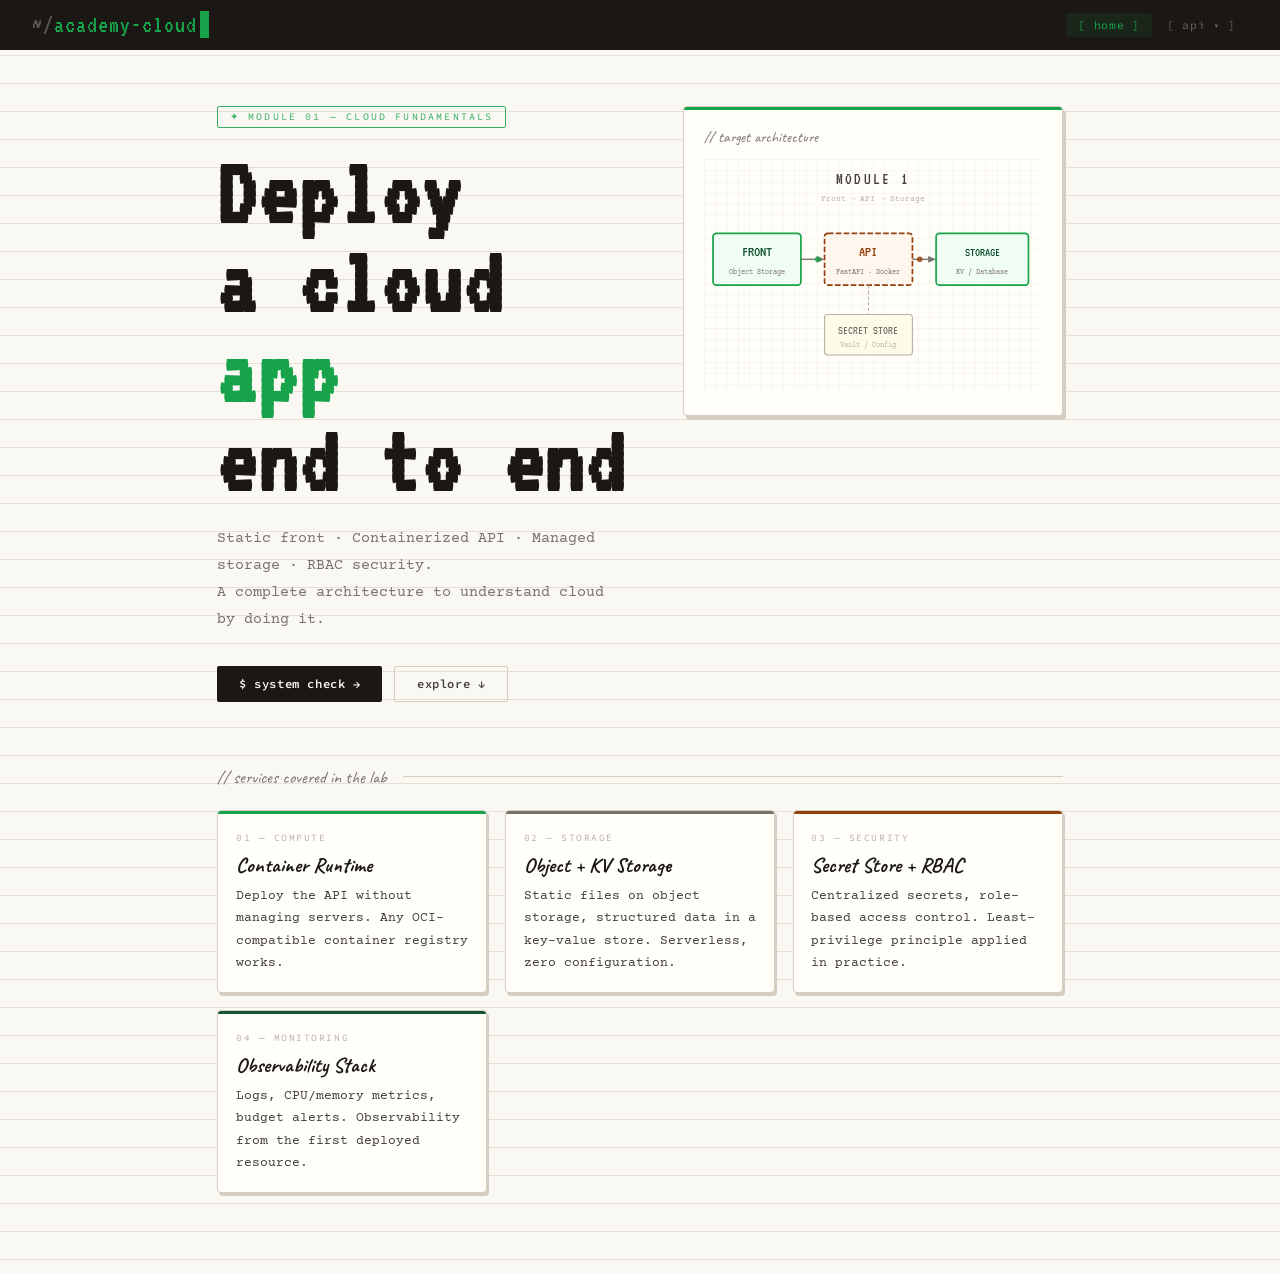
==== apps/front/src/index.html @ 3700944f "initial commit" ====
<!DOCTYPE html>
<html lang="en">
<head>
  <meta charset="UTF-8">
  <meta name="viewport" content="width=device-width, initial-scale=1.0">
  <title>Academy Cloud — Module 1</title>
  <link rel="stylesheet" href="style.css">
  <style>
    main {
      max-width: 1100px;
      margin: 0 auto;
      padding: 3.5rem 2rem 5rem;
    }

    /* ── Hero ── */
    .hero {
      display: grid;
      grid-template-columns: 1fr 380px;
      gap: 3.5rem;
      align-items: start;
      margin-bottom: 4rem;
    }
    @media (max-width: 820px) {
      .hero { grid-template-columns: 1fr; }
    }

    .stamp {
      font-family: 'Source Code Pro', monospace;
      font-size: 0.62rem;
      color: var(--green-mid);
      letter-spacing: 0.22em;
      text-transform: uppercase;
      border: 1.5px solid var(--green-mid);
      display: inline-block;
      padding: 0.22rem 0.7rem;
      border-radius: 2px;
      margin-bottom: 1.4rem;
      opacity: 0.85;
    }

    h1 {
      font-family: 'VT323', monospace;
      font-size: clamp(3.4rem, 7.5vw, 6rem);
      line-height: 0.93;
      letter-spacing: 0.03em;
      color: var(--ink);
      margin-bottom: 1.1rem;
    }
    h1 em { font-style: normal; color: var(--green-mid); }

    .hero-desc {
      font-size: 0.92rem;
      color: var(--ink-light);
      line-height: 1.85;
      max-width: 400px;
      margin-bottom: 2rem;
    }

    .hero-actions { display: flex; gap: 0.75rem; flex-wrap: wrap; }

    .btn {
      font-family: 'Source Code Pro', monospace;
      font-size: 0.76rem;
      font-weight: 600;
      letter-spacing: 0.05em;
      padding: 0.6rem 1.35rem;
      border-radius: 2px;
      text-decoration: none;
      cursor: pointer;
      border: none;
      display: inline-flex;
      align-items: center;
      gap: 0.4rem;
      transition: all 0.15s;
    }
    .btn-primary {
      background: var(--ink);
      color: var(--paper);
    }
    .btn-primary:hover { background: var(--green); transform: translateY(-1px); }
    .btn-outline {
      background: transparent;
      color: var(--ink-mid);
      border: 1.5px solid var(--border);
    }
    .btn-outline:hover { border-color: var(--ink-mid); color: var(--ink); }

    /* ── Diagram card ── */
    .diagram-card {
      background: var(--paper-card);
      border: 1.5px solid var(--border);
      border-radius: 4px;
      padding: 1.25rem;
      box-shadow: 3px 4px 0 var(--border);
      position: relative;
    }
    .diagram-card::before {
      content: '';
      position: absolute;
      top: 0; left: 0; right: 0;
      height: 3px;
      background: var(--green-mid);
      border-radius: 4px 4px 0 0;
    }
    .diagram-label {
      font-family: 'Caveat', cursive;
      font-size: 0.95rem;
      color: var(--ink-light);
      margin-bottom: 0.75rem;
    }

    /* ── Services ── */
    .section-header {
      display: flex;
      align-items: center;
      gap: 1rem;
      margin-bottom: 1.4rem;
    }
    .section-label {
      font-family: 'Caveat', cursive;
      font-size: 1.1rem;
      color: var(--ink-light);
      white-space: nowrap;
    }
    .section-line {
      flex: 1;
      height: 1px;
      background: var(--border);
    }

    .cards {
      display: grid;
      grid-template-columns: repeat(auto-fit, minmax(210px, 1fr));
      gap: 1.1rem;
    }

    .card {
      background: var(--paper-card);
      border: 1px solid var(--border);
      border-radius: 4px;
      padding: 1.3rem 1.1rem 1.1rem;
      position: relative;
      box-shadow: 2px 3px 0 var(--border);
      transition: transform 0.15s, box-shadow 0.15s;
    }
    .card:hover {
      transform: translateY(-2px);
      box-shadow: 3px 6px 0 var(--border);
    }
    .card::before {
      content: '';
      position: absolute;
      top: 0; left: 0; right: 0;
      height: 3px;
      border-radius: 4px 4px 0 0;
    }
    .card:nth-child(1)::before { background: var(--green-mid); }
    .card:nth-child(2)::before { background: var(--ink-light); }
    .card:nth-child(3)::before { background: var(--amber); }
    .card:nth-child(4)::before { background: var(--green); }

    .card-num {
      font-family: 'Source Code Pro', monospace;
      font-size: 0.6rem;
      color: var(--ink-faint);
      letter-spacing: 0.16em;
      text-transform: uppercase;
      margin-bottom: 0.55rem;
    }
    .card-title {
      font-family: 'Caveat', cursive;
      font-size: 1.3rem;
      font-weight: 700;
      color: var(--ink);
      margin-bottom: 0.45rem;
      line-height: 1.2;
    }
    .card-desc {
      font-size: 0.82rem;
      color: var(--ink-mid);
      line-height: 1.7;
    }
  </style>
</head>
<body>

<nav>
  <div class="logo"><span class="prompt">~/</span>academy-cloud<span class="cursor"></span></div>
  <div class="nav-links">
    <a href="index.html" class="active">[ home ]</a>
    <div class="nav-dropdown">
      <span class="nav-dd-trigger">[ api ▾ ]</span>
      <div class="nav-dd-menu">
        <a href="api.html">system check</a>
        <a href="messages.html">messages</a>
        <a href="redis.html">kv store</a>
      </div>
    </div>
  </div>
</nav>

<main>
  <div class="hero">
    <div>
      <div class="stamp">✦ MODULE 01 — CLOUD FUNDAMENTALS</div>
      <h1>Deploy<br>a cloud<br><em>app</em><br>end to end</h1>
      <p class="hero-desc">
        Static front · Containerized API · Managed storage · RBAC security.<br>
        A complete architecture to understand cloud by doing it.
      </p>
      <div class="hero-actions">
        <a href="api.html" class="btn btn-primary">$ system check →</a>
        <a href="#services" class="btn btn-outline">explore ↓</a>
      </div>
    </div>

    <div class="diagram-card">
      <div class="diagram-label">// target architecture</div>
      <svg viewBox="0 0 300 205" xmlns="http://www.w3.org/2000/svg" width="100%">
        <defs>
          <pattern id="grid" width="10" height="10" patternUnits="userSpaceOnUse">
            <path d="M10 0L0 0 0 10" fill="none" stroke="#e6dfd4" stroke-width="0.5"/>
          </pattern>
        </defs>
        <rect width="300" height="205" fill="#fffef9"/>
        <rect width="300" height="205" fill="url(#grid)"/>

        <text x="150" y="22" text-anchor="middle"
              font-family="VT323, monospace" font-size="15"
              fill="#44403c" letter-spacing="2">MODULE 1</text>
        <text x="150" y="37" text-anchor="middle"
              font-family="Courier Prime, monospace" font-size="7"
              fill="#b8b1a7">Front → API → Storage</text>

        <!-- FRONT -->
        <rect x="8" y="66" width="78" height="46" rx="3"
              fill="#f0fdf4" stroke="#16a34a" stroke-width="1.5"/>
        <text x="47" y="86" text-anchor="middle"
              font-family="VT323, monospace" font-size="14" fill="#155534">FRONT</text>
        <text x="47" y="102" text-anchor="middle"
              font-family="Courier Prime, monospace" font-size="6.5" fill="#78716c">Object Storage</text>

        <!-- Arrow 1 animated -->
        <line x1="86" y1="89" x2="103" y2="89"
              stroke="#78716c" stroke-width="1.2"/>
        <polygon points="100,86 107,89 100,92" fill="#78716c"/>
        <circle r="2.5" fill="#16a34a" opacity="0.8">
          <animateMotion dur="1.8s" repeatCount="indefinite"
            path="M86,89 L103,89"/>
        </circle>

        <!-- API -->
        <rect x="107" y="66" width="78" height="46" rx="3"
              fill="#fff7ed" stroke="#92400e" stroke-width="1.5"
              stroke-dasharray="5 2"/>
        <text x="146" y="86" text-anchor="middle"
              font-family="VT323, monospace" font-size="14" fill="#92400e">API</text>
        <text x="146" y="102" text-anchor="middle"
              font-family="Courier Prime, monospace" font-size="6.5" fill="#78716c">FastAPI · Docker</text>

        <!-- Arrow 2 animated -->
        <line x1="185" y1="89" x2="202" y2="89"
              stroke="#78716c" stroke-width="1.2"/>
        <polygon points="199,86 206,89 199,92" fill="#78716c"/>
        <circle r="2.5" fill="#92400e" opacity="0.8">
          <animateMotion dur="1.8s" repeatCount="indefinite" begin="0.9s"
            path="M185,89 L202,89"/>
        </circle>

        <!-- STORAGE -->
        <rect x="206" y="66" width="82" height="46" rx="3"
              fill="#f0fdf4" stroke="#16a34a" stroke-width="1.5"/>
        <text x="247" y="86" text-anchor="middle"
              font-family="VT323, monospace" font-size="11.5" fill="#155534">STORAGE</text>
        <text x="247" y="102" text-anchor="middle"
              font-family="Courier Prime, monospace" font-size="6.5" fill="#78716c">KV / Database</text>

        <!-- Secret Store below API -->
        <line x1="146" y1="112" x2="146" y2="138"
              stroke="#b8b1a7" stroke-width="1" stroke-dasharray="3 2"/>
        <rect x="107" y="138" width="78" height="36" rx="3"
              fill="#fefce8" stroke="#b8b1a7" stroke-width="1"/>
        <text x="146" y="155" text-anchor="middle"
              font-family="VT323, monospace" font-size="11" fill="#78716c">SECRET STORE</text>
        <text x="146" y="167" text-anchor="middle"
              font-family="Courier Prime, monospace" font-size="6" fill="#b8b1a7">Vault / Config</text>
      </svg>
    </div>
  </div>

  <!-- Services -->
  <section id="services">
    <div class="section-header">
      <div class="section-label">// services covered in the lab</div>
      <div class="section-line"></div>
    </div>
    <div class="cards">
      <div class="card">
        <div class="card-num">01 — COMPUTE</div>
        <div class="card-title">Container Runtime</div>
        <div class="card-desc">Deploy the API without managing servers. Any OCI-compatible container registry works.</div>
      </div>
      <div class="card">
        <div class="card-num">02 — STORAGE</div>
        <div class="card-title">Object + KV Storage</div>
        <div class="card-desc">Static files on object storage, structured data in a key-value store. Serverless, zero configuration.</div>
      </div>
      <div class="card">
        <div class="card-num">03 — SECURITY</div>
        <div class="card-title">Secret Store + RBAC</div>
        <div class="card-desc">Centralized secrets, role-based access control. Least-privilege principle applied in practice.</div>
      </div>
      <div class="card">
        <div class="card-num">04 — MONITORING</div>
        <div class="card-title">Observability Stack</div>
        <div class="card-desc">Logs, CPU/memory metrics, budget alerts. Observability from the first deployed resource.</div>
      </div>
    </div>
  </section>
</main>

</body>
</html>
---- apps/front/src/style.css ----
@import url('https://fonts.googleapis.com/css2?family=VT323&family=Courier+Prime:ital,wght@0,400;0,700;1,400&family=Caveat:wght@500;700&family=Source+Code+Pro:wght@400;600&display=swap');

:root {
  --paper:       #faf8f3;
  --paper-dark:  #f0ebe0;
  --paper-card:  #fffef9;
  --ink:         #1a1714;
  --ink-mid:     #44403c;
  --ink-light:   #78716c;
  --ink-faint:   #b8b1a7;
  --green:       #155534;
  --green-mid:   #16a34a;
  --green-light: #dcfce7;
  --red:         #991b1b;
  --red-light:   #fee2e2;
  --amber:       #92400e;
  --amber-light: #fef3c7;
  --border:      #d4cdc2;
  --rule:        #e6dfd4;
  --shadow:      rgba(28,23,20,0.09);
}

*, *::before, *::after { box-sizing: border-box; margin: 0; padding: 0; }

body {
  font-family: 'Courier Prime', monospace;
  background-color: var(--paper);
  background-image: repeating-linear-gradient(
    transparent,
    transparent 27px,
    var(--rule) 27px,
    var(--rule) 28px
  );
  color: var(--ink);
  min-height: 100vh;
  display: flex;
  flex-direction: column;
}

/* ── Navigation ── */
nav {
  background: var(--ink);
  padding: 0.7rem 2rem;
  display: flex;
  align-items: center;
  justify-content: space-between;
  position: sticky;
  top: 0;
  z-index: 100;
  flex-shrink: 0;
}

.logo {
  font-family: 'VT323', monospace;
  font-size: 1.55rem;
  color: var(--green-mid);
  letter-spacing: 0.04em;
  display: flex;
  align-items: center;
  gap: 0;
}
.logo .prompt { color: #555; }
.logo .cursor {
  display: inline-block;
  width: 9px;
  height: 1.1em;
  background: var(--green-mid);
  margin-left: 3px;
  vertical-align: middle;
  animation: blink 1s step-end infinite;
}
@keyframes blink { 0%,100%{opacity:1} 50%{opacity:0} }

.nav-links { display: flex; gap: 0.2rem; }
.nav-links a {
  font-family: 'Source Code Pro', monospace;
  font-size: 0.7rem;
  color: #666;
  text-decoration: none;
  padding: 0.3rem 0.75rem;
  border-radius: 2px;
  letter-spacing: 0.06em;
  transition: all 0.15s;
}
.nav-links a:hover { color: #ccc; background: rgba(255,255,255,0.06); }
.nav-links a.active { color: var(--green-mid); background: rgba(22,163,74,0.1); }

/* ── Nav dropdown ── */
.nav-dropdown { position: relative; display: inline-block; }
.nav-dd-trigger {
  font-family: 'Source Code Pro', monospace;
  font-size: 0.7rem;
  color: #666;
  padding: 0.3rem 0.75rem;
  border-radius: 2px;
  letter-spacing: 0.06em;
  cursor: pointer;
  display: inline-block;
  transition: all 0.15s;
  user-select: none;
}
.nav-dd-trigger:hover  { color: #ccc; background: rgba(255,255,255,0.06); }
.nav-dd-trigger.active { color: var(--green-mid); background: rgba(22,163,74,0.1); }
.nav-dd-menu {
  position: absolute;
  top: 100%;
  right: 0;
  background: #111;
  border: 1px solid #2a2a2a;
  border-radius: 3px;
  padding: 0.25rem 0;
  min-width: 148px;
  opacity: 0;
  pointer-events: none;
  transform: translateY(-4px);
  transition: opacity 0.15s, transform 0.15s;
  z-index: 200;
  box-shadow: 0 6px 20px rgba(0,0,0,0.55);
}
.nav-dropdown:hover .nav-dd-menu {
  opacity: 1;
  pointer-events: auto;
  transform: translateY(0);
}
.nav-dd-menu a {
  display: block;
  font-family: 'Source Code Pro', monospace;
  font-size: 0.67rem;
  color: #777;
  text-decoration: none;
  padding: 0.38rem 1rem;
  letter-spacing: 0.05em;
  transition: all 0.1s;
}
.nav-dd-menu a:hover  { color: #ccc; background: rgba(255,255,255,0.05); }
.nav-dd-menu a.active { color: var(--green-mid); }

/* ── Layout ── */
.layout {
  flex: 1;
  display: grid;
  grid-template-columns: 320px 1fr;
  gap: 1.5rem;
  max-width: 1200px;
  margin: 0 auto;
  padding: 1.5rem 2rem;
  width: 100%;
}
@media (max-width: 760px) {
  .layout { grid-template-columns: 1fr; }
}

.left-col {
  overflow-y: auto;
  max-height: calc(100vh - 95px);
  padding-right: 0.25rem;
}
.left-col::-webkit-scrollbar { width: 3px; }
.left-col::-webkit-scrollbar-track { background: transparent; }
.left-col::-webkit-scrollbar-thumb { background: var(--border); border-radius: 2px; }

/* ── Section separators ── */
.section-sep {
  font-family: 'Source Code Pro', monospace;
  font-size: 0.58rem;
  letter-spacing: 0.18em;
  text-transform: uppercase;
  color: var(--ink-faint);
  display: flex;
  align-items: center;
  gap: 0.6rem;
  padding: 0.85rem 0 0.35rem;
}
.section-sep:first-child { padding-top: 0.1rem; }
.section-sep::after {
  content: '';
  flex: 1;
  height: 1px;
  background: var(--rule);
}

/* ── Method badges ── */
.method {
  font-family: 'Source Code Pro', monospace;
  font-size: 0.56rem;
  font-weight: 600;
  padding: 0.1rem 0.38rem;
  border-radius: 2px;
  letter-spacing: 0.04em;
  flex-shrink: 0;
}
.method-get  { background: var(--green-light);  color: var(--green); }
.method-post { background: var(--amber-light);  color: var(--amber); }
.method-del  { background: var(--red-light);    color: var(--red); }

/* ── Panels ── */
.panel {
  background: var(--paper-card);
  border: 1px solid var(--border);
  border-radius: 4px;
  padding: 1.1rem 1.1rem 1rem;
  margin-bottom: 0.75rem;
  box-shadow: 2px 3px 0 var(--border);
  position: relative;
}
.panel:last-child { margin-bottom: 0; }

.panel-title {
  font-family: 'Caveat', cursive;
  font-size: 0.95rem;
  color: var(--ink-light);
  margin-bottom: 0.9rem;
  display: flex;
  align-items: center;
  gap: 0.5rem;
}
.panel-title::after {
  content: '';
  flex: 1;
  height: 1px;
  background: var(--rule);
}

/* ── Form elements ── */
label {
  display: block;
  font-family: 'Source Code Pro', monospace;
  font-size: 0.63rem;
  color: var(--ink-faint);
  letter-spacing: 0.1em;
  text-transform: uppercase;
  margin-bottom: 0.28rem;
}
input {
  width: 100%;
  background: transparent;
  border: none;
  border-bottom: 1.5px solid var(--border);
  color: var(--ink);
  font-family: 'Courier Prime', monospace;
  font-size: 0.9rem;
  padding: 0.35rem 0;
  margin-bottom: 0.9rem;
  outline: none;
  transition: border-color 0.15s;
}
input:focus { border-bottom-color: var(--ink); }
textarea {
  width: 100%;
  background: var(--paper);
  border: 1.5px solid var(--border);
  border-radius: 3px;
  color: var(--ink);
  font-family: 'Courier Prime', monospace;
  font-size: 0.9rem;
  padding: 0.4rem 0.6rem;
  margin-bottom: 0.9rem;
  outline: none;
  resize: vertical;
  min-height: 60px;
  transition: border-color 0.15s;
}
textarea:focus { border-color: var(--ink); }

/* ── Buttons ── */
.btn {
  font-family: 'Source Code Pro', monospace;
  font-size: 0.73rem;
  font-weight: 600;
  letter-spacing: 0.05em;
  padding: 0.55rem 1.2rem;
  border-radius: 2px;
  cursor: pointer;
  border: none;
  display: inline-flex;
  align-items: center;
  gap: 0.4rem;
  transition: all 0.15s;
  text-decoration: none;
}
.btn-dark {
  background: var(--ink);
  color: var(--paper);
  width: 100%;
  justify-content: center;
}
.btn-dark:hover { background: var(--green); }
.btn-outline {
  background: transparent;
  border: 1.5px solid var(--border);
  color: var(--ink-mid);
}
.btn-outline:hover { border-color: var(--ink-mid); color: var(--ink); }
.btn-del {
  background: var(--ink);
  color: #fb7185;
  width: 100%;
  justify-content: center;
}
.btn-del:hover { background: #7f1d1d; color: #fca5a5; }

/* ── Health row & badge ── */
.health-row {
  display: flex;
  align-items: center;
  justify-content: space-between;
  gap: 0.75rem;
}
#healthBadge {
  font-family: 'Source Code Pro', monospace;
  font-size: 0.7rem;
  padding: 0.22rem 0.65rem;
  border-radius: 2px;
  background: var(--paper-dark);
  border: 1px solid var(--border);
  color: var(--ink-faint);
  transition: all 0.2s;
}
#healthBadge.ok  { background: var(--green-light); border-color: var(--green-mid); color: var(--green); }
#healthBadge.err { background: var(--red-light);   border-color: var(--red);       color: var(--red); }

/* ── Terminal ── */
.terminal {
  background: #0d0d0d;
  border: 1px solid #222;
  border-radius: 4px;
  display: flex;
  flex-direction: column;
  overflow: hidden;
  height: calc(100vh - 95px);
  min-height: 420px;
}
.has-chapter-bar .terminal { height: calc(100vh - 140px); }
.has-chapter-bar .left-col { max-height: calc(100vh - 140px); }
.term-bar {
  background: #181818;
  border-bottom: 1px solid #222;
  padding: 0.55rem 1rem;
  display: flex;
  align-items: center;
  gap: 0.45rem;
  flex-shrink: 0;
}
.dot { width: 10px; height: 10px; border-radius: 50%; }
.dot-r { background: #ff5f57; }
.dot-y { background: #febc2e; }
.dot-g { background: #28c840; }
.term-name {
  font-family: 'Source Code Pro', monospace;
  font-size: 0.62rem;
  color: #444;
  margin-left: 0.4rem;
  flex: 1;
}
.btn-clear {
  font-family: 'Source Code Pro', monospace;
  font-size: 0.6rem;
  color: #3a3a3a;
  background: none;
  border: none;
  cursor: pointer;
  padding: 0.15rem 0.4rem;
  transition: color 0.1s;
}
.btn-clear:hover { color: #777; }
.term-output {
  flex: 1;
  overflow-y: auto;
  padding: 0.9rem 1rem;
  font-family: 'Source Code Pro', monospace;
  font-size: 0.75rem;
  line-height: 1.9;
}
.term-output::-webkit-scrollbar { width: 4px; }
.term-output::-webkit-scrollbar-track { background: transparent; }
.term-output::-webkit-scrollbar-thumb { background: #222; border-radius: 2px; }

/* Log colors */
.log { display: flex; gap: 0.55rem; align-items: flex-start; }
.log-ts   { color: #2a2a2a; flex-shrink: 0; font-size: 0.67rem; padding-top: 0.08rem; }
.log-get  { color: #22c55e; }
.log-post { color: #f59e0b; }
.log-del  { color: #f472b6; }
.log-ok   { color: #22c55e; }
.log-err  { color: #ef4444; }
.log-info { color: #444; }
.log-json { color: #9ca3af; }
.log-bool-true  { color: #22c55e; }
.log-bool-false { color: #ef4444; }
.log-indent { margin-left: 2.8rem; color: #9ca3af; font-size: 0.72rem; line-height: 1.8; }

.msg-block {
  margin: 0.4rem 0 0.4rem 2.8rem;
  background: #111;
  border-left: 2px solid #22c55e;
  padding: 0.45rem 0.7rem;
  border-radius: 0 2px 2px 0;
}
.msg-author { color: #22c55e; font-size: 0.68rem; font-weight: 600; }
.msg-text   { color: #d1d5db; font-size: 0.75rem; margin-top: 0.1rem; }
.msg-id     { color: #2a2a2a; font-size: 0.6rem; margin-top: 0.1rem; }

/* ── Feature card (module intro) ── */
.feature-card {
  background: var(--paper-card);
  border: 1px solid var(--border);
  border-radius: 4px;
  padding: 1.15rem 1.1rem;
  margin-bottom: 0.75rem;
  box-shadow: 2px 3px 0 var(--border);
  position: relative;
}
.feature-card::before {
  content: '';
  position: absolute;
  top: 0; left: 0; right: 0;
  height: 3px;
  border-radius: 4px 4px 0 0;
  background: var(--module-accent, var(--green-mid));
}
.feature-num {
  font-family: 'Source Code Pro', monospace;
  font-size: 0.58rem;
  color: var(--ink-faint);
  letter-spacing: 0.16em;
  text-transform: uppercase;
  margin-bottom: 0.35rem;
}
.feature-title {
  font-family: 'VT323', monospace;
  font-size: 1.45rem;
  color: var(--ink);
  letter-spacing: 0.05em;
  margin-bottom: 0.55rem;
  line-height: 1;
}
.feature-desc {
  font-family: 'Courier Prime', monospace;
  font-size: 0.8rem;
  color: var(--ink-mid);
  line-height: 1.75;
}

/* ── Requirements box ── */
.req-box {
  background: #0d0d0d;
  border: 1px solid #222;
  border-radius: 4px;
  padding: 0.85rem 1rem;
  margin-bottom: 0.75rem;
  font-family: 'Source Code Pro', monospace;
}
.req-title {
  color: #666;
  font-size: 0.58rem;
  letter-spacing: 0.14em;
  text-transform: uppercase;
  margin-bottom: 0.6rem;
}
.env-line {
  display: flex;
  gap: 0;
  align-items: baseline;
  margin-bottom: 0.3rem;
  font-size: 0.72rem;
  flex-wrap: wrap;
}
.env-key  { color: #22c55e; }
.env-eq   { color: #555; }
.env-val  { color: #f59e0b; }
.env-note { color: #686868; font-size: 0.62rem; margin-left: 0.6rem; }
.env-none { color: #9a9a9a; font-size: 0.7rem; }
.env-hint {
  color: #9a9a9a;
  font-size: 0.62rem;
  margin-top: 0.65rem;
  padding-top: 0.5rem;
  border-top: 1px solid #1a1a1a;
  line-height: 1.75;
}
.env-hint code { color: #c0c0c0; }

/* ── Debug accordion ── */
.debug-panel { margin-bottom: 0.75rem; }
.debug-panel > summary {
  font-family: 'Caveat', cursive;
  font-size: 0.9rem;
  color: var(--ink-faint);
  cursor: pointer;
  padding: 0.55rem 0.8rem;
  background: var(--paper-dark);
  border: 1px solid var(--border);
  border-radius: 4px;
  display: flex;
  align-items: center;
  gap: 0.5rem;
  user-select: none;
  list-style: none;
  transition: background 0.15s, color 0.15s;
}
.debug-panel > summary::-webkit-details-marker { display: none; }
.debug-panel > summary::before {
  content: '▶';
  font-size: 0.5rem;
  transition: transform 0.2s;
  display: inline-block;
}
.debug-panel[open] > summary::before { transform: rotate(90deg); }
.debug-panel > summary:hover { background: var(--paper); color: var(--ink-mid); }
.debug-content {
  background: var(--paper-card);
  border: 1px solid var(--border);
  border-top: none;
  border-radius: 0 0 4px 4px;
  padding: 0.85rem 0.9rem;
}
.debug-item {
  margin-bottom: 0.75rem;
  padding-bottom: 0.75rem;
  border-bottom: 1px dashed var(--rule);
}
.debug-item:last-child { margin-bottom: 0; padding-bottom: 0; border-bottom: none; }
.debug-symptom {
  display: block;
  font-family: 'Source Code Pro', monospace;
  font-size: 0.65rem;
  color: var(--red);
  margin-bottom: 0.3rem;
}
.debug-fix {
  display: block;
  font-size: 0.78rem;
  color: var(--ink-mid);
  line-height: 1.6;
}
.debug-fix code {
  font-family: 'Source Code Pro', monospace;
  font-size: 0.65rem;
  background: var(--paper-dark);
  padding: 0.05rem 0.3rem;
  border-radius: 2px;
  color: var(--ink-light);
}

/* ── Chapter bar (module pages) ── */
.chapter-bar {
  background: var(--paper-dark);
  border-bottom: 2px solid var(--module-accent, var(--green-mid));
  padding: 0.6rem 2rem;
  display: flex;
  align-items: center;
  gap: 1rem;
  flex-shrink: 0;
}
.chapter-back {
  font-family: 'Source Code Pro', monospace;
  font-size: 0.63rem;
  color: var(--ink-faint);
  text-decoration: none;
  letter-spacing: 0.04em;
  transition: color 0.15s;
  white-space: nowrap;
}
.chapter-back:hover { color: var(--ink-mid); }
.chapter-identity {
  display: flex;
  align-items: baseline;
  gap: 0.7rem;
  flex: 1;
  min-width: 0;
}
.chapter-num {
  font-family: 'Source Code Pro', monospace;
  font-size: 0.58rem;
  color: var(--ink-faint);
  letter-spacing: 0.14em;
  text-transform: uppercase;
  white-space: nowrap;
  flex-shrink: 0;
}
.chapter-title {
  font-family: 'VT323', monospace;
  font-size: 1.3rem;
  color: var(--ink);
  letter-spacing: 0.05em;
  line-height: 1;
}
.chapter-next {
  font-family: 'Source Code Pro', monospace;
  font-size: 0.63rem;
  color: var(--ink-faint);
  text-decoration: none;
  letter-spacing: 0.04em;
  transition: color 0.15s;
  white-space: nowrap;
}
.chapter-next:hover { color: var(--ink-mid); }

/* ── Module nav grid (landing page) ── */
.module-grid {
  display: grid;
  grid-template-columns: 1fr 1fr;
  gap: 0.6rem;
}
.module-card {
  background: var(--paper-card);
  border: 1px solid var(--border);
  border-radius: 4px;
  padding: 0.85rem 0.85rem 0.75rem;
  text-decoration: none;
  display: block;
  transition: transform 0.15s, box-shadow 0.15s;
  box-shadow: 2px 3px 0 var(--border);
  position: relative;
}
.module-card::before {
  content: '';
  position: absolute;
  top: 0; left: 0; right: 0;
  height: 2px;
  border-radius: 4px 4px 0 0;
}
.module-card.mod-messages::before { background: var(--green-mid); }
.module-card.mod-redis::before    { background: #dc2626; }
.module-card:hover { transform: translateY(-2px); box-shadow: 3px 6px 0 var(--border); }
.mod-num {
  font-family: 'Source Code Pro', monospace;
  font-size: 0.56rem;
  color: var(--ink-faint);
  letter-spacing: 0.12em;
  margin-bottom: 0.2rem;
}
.mod-name {
  font-family: 'VT323', monospace;
  font-size: 1.2rem;
  color: var(--ink);
  letter-spacing: 0.04em;
  line-height: 1.1;
  margin-bottom: 0.15rem;
}
.mod-desc {
  font-family: 'Source Code Pro', monospace;
  font-size: 0.58rem;
  color: var(--ink-faint);
  line-height: 1.5;
}
.mod-arrow {
  font-family: 'Source Code Pro', monospace;
  font-size: 0.6rem;
  color: var(--ink-faint);
  margin-top: 0.35rem;
  display: block;
}
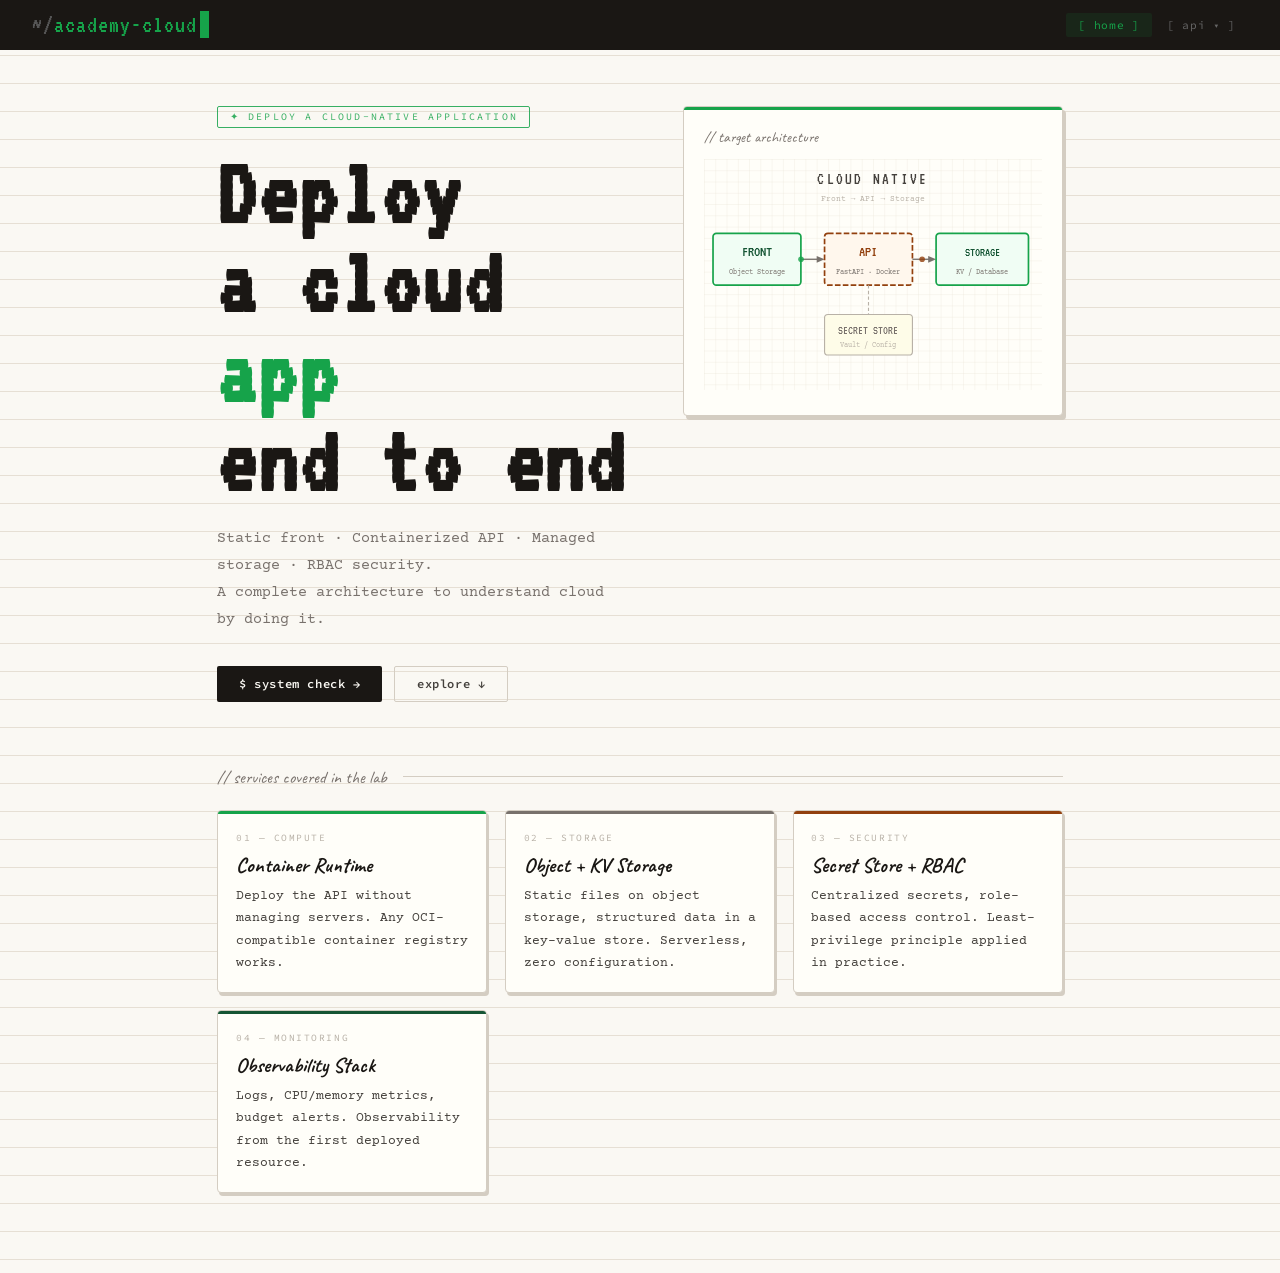
==== commit 7852e300: "feat(front): rework frontend into an API explorer hub Rebrand the landing away from "Module 01 — Clo" ====
--- a/apps/front/src/index.html
+++ b/apps/front/src/index.html
@@ -3,7 +3,7 @@
 <head>
   <meta charset="UTF-8">
   <meta name="viewport" content="width=device-width, initial-scale=1.0">
-  <title>Academy Cloud — Module 1</title>
+  <title>Academy Cloud — Deploy a Cloud-Native App</title>
   <link rel="stylesheet" href="style.css">
   <style>
     main {
@@ -192,8 +192,8 @@
       <span class="nav-dd-trigger">[ api ▾ ]</span>
       <div class="nav-dd-menu">
         <a href="api.html">system check</a>
-        <a href="messages.html">messages</a>
-        <a href="redis.html">kv store</a>
+        <a href="api-testing/messages.html">messages</a>
+        <a href="api-testing/redis.html">kv store</a>
       </div>
     </div>
   </div>
@@ -202,7 +202,7 @@
 <main>
   <div class="hero">
     <div>
-      <div class="stamp">✦ MODULE 01 — CLOUD FUNDAMENTALS</div>
+      <div class="stamp">✦ DEPLOY A CLOUD-NATIVE APPLICATION</div>
       <h1>Deploy<br>a cloud<br><em>app</em><br>end to end</h1>
       <p class="hero-desc">
         Static front · Containerized API · Managed storage · RBAC security.<br>
@@ -227,7 +227,7 @@
 
         <text x="150" y="22" text-anchor="middle"
               font-family="VT323, monospace" font-size="15"
-              fill="#44403c" letter-spacing="2">MODULE 1</text>
+              fill="#44403c" letter-spacing="2">CLOUD NATIVE</text>
         <text x="150" y="37" text-anchor="middle"
               font-family="Courier Prime, monospace" font-size="7"
               fill="#b8b1a7">Front → API → Storage</text>
--- a/apps/front/src/style.css
+++ b/apps/front/src/style.css
@@ -330,8 +330,8 @@
   height: calc(100vh - 95px);
   min-height: 420px;
 }
-.has-chapter-bar .terminal { height: calc(100vh - 140px); }
-.has-chapter-bar .left-col { max-height: calc(100vh - 140px); }
+.has-subnav .terminal { height: calc(100vh - 140px); }
+.has-subnav .left-col { max-height: calc(100vh - 140px); }
 .term-bar {
   background: #181818;
   border-bottom: 1px solid #222;
@@ -440,16 +440,14 @@
   color: var(--ink-mid);
   line-height: 1.75;
 }
-
-/* ── Requirements box ── */
-.req-box {
-  background: #0d0d0d;
-  border: 1px solid #222;
-  border-radius: 4px;
-  padding: 0.85rem 1rem;
-  margin-bottom: 0.75rem;
-  font-family: 'Source Code Pro', monospace;
-}
+.feature-desc code {
+  font-size: 0.75rem;
+  background: var(--paper-dark);
+  padding: 0.05rem 0.3rem;
+  border-radius: 2px;
+}
+
+/* ── Env-var snippet (KEY=value) · used inside dark readout boxes ── */
 .req-title {
   color: #666;
   font-size: 0.58rem;
@@ -457,28 +455,9 @@
   text-transform: uppercase;
   margin-bottom: 0.6rem;
 }
-.env-line {
-  display: flex;
-  gap: 0;
-  align-items: baseline;
-  margin-bottom: 0.3rem;
-  font-size: 0.72rem;
-  flex-wrap: wrap;
-}
-.env-key  { color: #22c55e; }
-.env-eq   { color: #555; }
-.env-val  { color: #f59e0b; }
-.env-note { color: #686868; font-size: 0.62rem; margin-left: 0.6rem; }
-.env-none { color: #9a9a9a; font-size: 0.7rem; }
-.env-hint {
-  color: #9a9a9a;
-  font-size: 0.62rem;
-  margin-top: 0.65rem;
-  padding-top: 0.5rem;
-  border-top: 1px solid #1a1a1a;
-  line-height: 1.75;
-}
-.env-hint code { color: #c0c0c0; }
+.env-key { color: #22c55e; }
+.env-eq  { color: #555; }
+.env-val { color: #f59e0b; }
 
 /* ── Debug accordion ── */
 .debug-panel { margin-bottom: 0.75rem; }
@@ -542,59 +521,165 @@
   color: var(--ink-light);
 }
 
-/* ── Chapter bar (module pages) ── */
-.chapter-bar {
+/* ── API sub-nav: breadcrumb + segmented tabs (table of contents) ── */
+.api-nav {
   background: var(--paper-dark);
   border-bottom: 2px solid var(--module-accent, var(--green-mid));
-  padding: 0.6rem 2rem;
-  display: flex;
-  align-items: center;
-  gap: 1rem;
+  padding: 0.55rem 2rem;
+  display: flex;
+  align-items: center;
+  justify-content: space-between;
+  gap: 1rem 1.5rem;
   flex-shrink: 0;
-}
-.chapter-back {
-  font-family: 'Source Code Pro', monospace;
-  font-size: 0.63rem;
-  color: var(--ink-faint);
+  flex-wrap: wrap;
+}
+.api-crumb {
+  font-family: 'Source Code Pro', monospace;
+  font-size: 0.64rem;
+  letter-spacing: 0.05em;
+  color: var(--ink-faint);
+  display: flex;
+  align-items: center;
+  gap: 0.45rem;
+  white-space: nowrap;
+}
+.api-crumb a {
+  color: var(--ink-light);
   text-decoration: none;
-  letter-spacing: 0.04em;
   transition: color 0.15s;
+}
+.api-crumb a:hover { color: var(--ink); }
+.api-crumb .crumb-sep { color: var(--ink-faint); opacity: 0.7; }
+.api-crumb .crumb-current {
+  color: var(--module-accent, var(--green-mid));
+  font-weight: 600;
+}
+
+.api-tabs {
+  display: flex;
+  gap: 0.2rem;
+  background: var(--paper-card);
+  border: 1px solid var(--border);
+  border-radius: 3px;
+  padding: 0.2rem;
+  box-shadow: 1px 2px 0 var(--border);
+}
+.api-tab {
+  font-family: 'Source Code Pro', monospace;
+  font-size: 0.64rem;
+  letter-spacing: 0.03em;
+  color: var(--ink-light);
+  text-decoration: none;
+  padding: 0.32rem 0.7rem;
+  border-radius: 2px;
+  display: inline-flex;
+  align-items: center;
+  gap: 0.4rem;
   white-space: nowrap;
-}
-.chapter-back:hover { color: var(--ink-mid); }
-.chapter-identity {
+  transition: background 0.15s, color 0.15s;
+}
+.api-tab:hover { color: var(--ink); background: var(--paper-dark); }
+.api-tab.active { background: var(--ink); color: var(--paper); }
+.api-tab .tab-idx { color: var(--ink-faint); font-size: 0.56rem; letter-spacing: 0; }
+.api-tab.active .tab-idx { color: var(--green-mid); }
+@media (max-width: 620px) {
+  .api-tabs { width: 100%; justify-content: space-between; }
+  .api-tab { flex: 1; justify-content: center; }
+}
+
+/* ── Endpoint readout (configure / debug) ── */
+.endpoint-readout {
+  background: #0d0d0d;
+  border: 1px solid #222;
+  border-radius: 4px;
+  padding: 0.8rem 1rem;
+  margin-bottom: 0.75rem;
+  font-family: 'Source Code Pro', monospace;
+}
+.endpoint-readout .req-title { margin-bottom: 0.55rem; }
+.endpoint-line {
   display: flex;
   align-items: baseline;
-  gap: 0.7rem;
-  flex: 1;
-  min-width: 0;
-}
-.chapter-num {
-  font-family: 'Source Code Pro', monospace;
-  font-size: 0.58rem;
-  color: var(--ink-faint);
-  letter-spacing: 0.14em;
+  gap: 0.55rem;
+  font-size: 0.72rem;
+  flex-wrap: wrap;
+}
+.endpoint-line .ep-dot {
+  width: 7px; height: 7px;
+  border-radius: 50%;
+  background: #555;
+  flex-shrink: 0;
+  align-self: center;
+}
+.endpoint-line .ep-label { color: #686868; font-size: 0.6rem; letter-spacing: 0.08em; text-transform: uppercase; }
+.endpoint-line .ep-value { color: #f59e0b; word-break: break-all; }
+.endpoint-hint {
+  color: #9a9a9a;
+  font-size: 0.62rem;
+  margin-top: 0.6rem;
+  padding-top: 0.5rem;
+  border-top: 1px solid #1a1a1a;
+  line-height: 1.75;
+}
+.endpoint-hint code,
+.endpoint-hint strong { color: #c0c0c0; }
+.endpoint-hint + .endpoint-line { margin-top: 0.55rem; }
+
+/* ── Expected-result callout ── */
+.expected {
+  border-left: 2px solid var(--module-accent, var(--green-mid));
+  background: var(--paper-card);
+  border-radius: 0 4px 4px 0;
+  padding: 0.6rem 0.85rem;
+  margin-bottom: 0.75rem;
+}
+.expected-label {
+  font-family: 'Source Code Pro', monospace;
+  font-size: 0.56rem;
+  letter-spacing: 0.16em;
   text-transform: uppercase;
-  white-space: nowrap;
-  flex-shrink: 0;
-}
-.chapter-title {
-  font-family: 'VT323', monospace;
-  font-size: 1.3rem;
-  color: var(--ink);
-  letter-spacing: 0.05em;
-  line-height: 1;
-}
-.chapter-next {
-  font-family: 'Source Code Pro', monospace;
-  font-size: 0.63rem;
-  color: var(--ink-faint);
-  text-decoration: none;
-  letter-spacing: 0.04em;
-  transition: color 0.15s;
-  white-space: nowrap;
-}
-.chapter-next:hover { color: var(--ink-mid); }
+  color: var(--module-accent, var(--green-mid));
+  margin-bottom: 0.3rem;
+}
+.expected-body {
+  font-family: 'Courier Prime', monospace;
+  font-size: 0.76rem;
+  color: var(--ink-mid);
+  line-height: 1.65;
+}
+.expected-body code {
+  font-family: 'Source Code Pro', monospace;
+  font-size: 0.66rem;
+  background: var(--paper-dark);
+  padding: 0.05rem 0.3rem;
+  border-radius: 2px;
+}
+
+/* ── Docs link (API reference · coming soon) ── */
+.docs-link {
+  display: flex;
+  align-items: center;
+  gap: 0.5rem;
+  font-family: 'Source Code Pro', monospace;
+  font-size: 0.66rem;
+  color: var(--ink-light);
+  background: var(--paper-card);
+  border: 1px dashed var(--border);
+  border-radius: 4px;
+  padding: 0.6rem 0.85rem;
+  margin-top: 0.5rem;
+}
+.docs-link .docs-icon { color: var(--module-accent, var(--green-mid)); }
+.docs-link .docs-soon {
+  margin-left: auto;
+  font-size: 0.54rem;
+  letter-spacing: 0.12em;
+  text-transform: uppercase;
+  color: var(--ink-faint);
+  border: 1px solid var(--border);
+  border-radius: 2px;
+  padding: 0.1rem 0.4rem;
+}
 
 /* ── Module nav grid (landing page) ── */
 .module-grid {
@@ -638,12 +723,6 @@
   line-height: 1.1;
   margin-bottom: 0.15rem;
 }
-.mod-desc {
-  font-family: 'Source Code Pro', monospace;
-  font-size: 0.58rem;
-  color: var(--ink-faint);
-  line-height: 1.5;
-}
 .mod-arrow {
   font-family: 'Source Code Pro', monospace;
   font-size: 0.6rem;
@@ -651,3 +730,33 @@
   margin-top: 0.35rem;
   display: block;
 }
+.mod-tested {
+  list-style: none;
+  margin: 0.5rem 0 0.1rem;
+  padding: 0;
+}
+.mod-tested li {
+  font-family: 'Source Code Pro', monospace;
+  font-size: 0.58rem;
+  color: var(--ink-light);
+  line-height: 1.7;
+  display: flex;
+  gap: 0.4rem;
+}
+.mod-tested li::before {
+  content: '›';
+  color: var(--ink-faint);
+  flex-shrink: 0;
+}
+.mod-req {
+  font-family: 'Source Code Pro', monospace;
+  font-size: 0.52rem;
+  letter-spacing: 0.1em;
+  text-transform: uppercase;
+  color: var(--amber);
+  background: var(--amber-light);
+  border-radius: 2px;
+  padding: 0.08rem 0.36rem;
+  display: inline-block;
+  margin-top: 0.5rem;
+}
